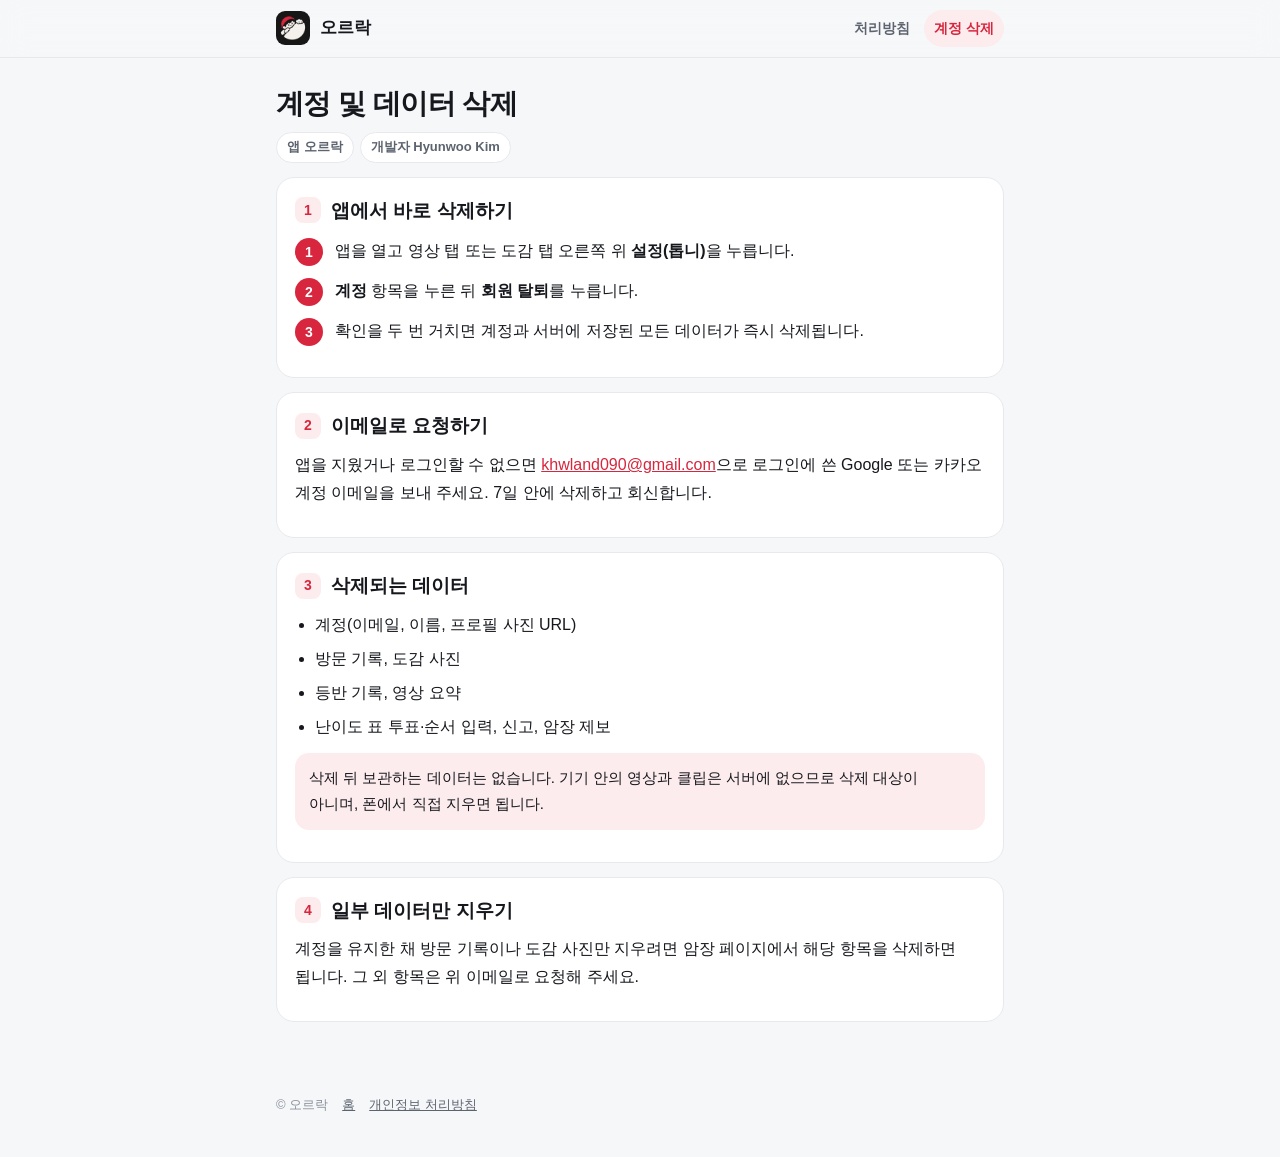
==== oreurock/delete-account.html @ c8861f64 "오르락 site: home, privacy policy, account deletion" ====
<!doctype html>
<html lang="ko">
<head>
<meta charset="utf-8">
<meta name="viewport" content="width=device-width,initial-scale=1">
<title>오르락 계정 및 데이터 삭제</title>
<link rel="icon" href="./favicon.png">
<link rel="stylesheet" href="./style.css">
</head>
<body>
<header class="top"><div class="top-in">
  <a class="brand" href="./"><img src="./icon.png" alt="">오르락</a>
  <nav><a href="./privacy.html">처리방침</a><a href="./delete-account.html" aria-current="page">계정 삭제</a></nav>
</div></header>

<main>
  <div class="title">
    <h1>계정 및 데이터 삭제</h1>
    <div class="chips"><span class="chip">앱 오르락</span><span class="chip">개발자 Hyunwoo Kim</span></div>
  </div>

  <section>
    <h2><span class="n">1</span>앱에서 바로 삭제하기</h2>
    <ol class="steps">
      <li>앱을 열고 영상 탭 또는 도감 탭 오른쪽 위 <b>설정(톱니)</b>을 누릅니다.</li>
      <li><b>계정</b> 항목을 누른 뒤 <b>회원 탈퇴</b>를 누릅니다.</li>
      <li>확인을 두 번 거치면 계정과 서버에 저장된 모든 데이터가 즉시 삭제됩니다.</li>
    </ol>
  </section>

  <section>
    <h2><span class="n">2</span>이메일로 요청하기</h2>
    <p>앱을 지웠거나 로그인할 수 없으면 <a href="mailto:khwland090@gmail.com?subject=오르락 계정 삭제 요청">khwland090@gmail.com</a>으로 로그인에 쓴 Google 또는 카카오 계정 이메일을 보내 주세요. 7일 안에 삭제하고 회신합니다.</p>
  </section>

  <section>
    <h2><span class="n">3</span>삭제되는 데이터</h2>
    <ul>
      <li>계정(이메일, 이름, 프로필 사진 URL)</li>
      <li>방문 기록, 도감 사진</li>
      <li>등반 기록, 영상 요약</li>
      <li>난이도 표 투표·순서 입력, 신고, 암장 제보</li>
    </ul>
    <div class="callout">삭제 뒤 보관하는 데이터는 없습니다. 기기 안의 영상과 클립은 서버에 없으므로 삭제 대상이 아니며, 폰에서 직접 지우면 됩니다.</div>
  </section>

  <section>
    <h2><span class="n">4</span>일부 데이터만 지우기</h2>
    <p>계정을 유지한 채 방문 기록이나 도감 사진만 지우려면 암장 페이지에서 해당 항목을 삭제하면 됩니다. 그 외 항목은 위 이메일로 요청해 주세요.</p>
  </section>
</main>

<footer><span>© 오르락</span><a href="./">홈</a><a href="./privacy.html">개인정보 처리방침</a></footer>
</body>
</html>
---- oreurock/style.css ----
:root {
  color-scheme: light dark;
  --accent: #d7263d;
  --accent-soft: #fdecee;
  --text: #16181d;
  --sub: #5d6470;
  --muted: #8b919c;
  --line: #e7e9ed;
  --bg: #f6f7f9;
  --surface: #ffffff;
  --radius: 18px;
}
@media (prefers-color-scheme: dark) {
  :root {
    --accent: #ff5468;
    --accent-soft: #3a1c21;
    --text: #eef0f3;
    --sub: #a9afb9;
    --muted: #7d838e;
    --line: #2a2e35;
    --bg: #0f1114;
    --surface: #181b20;
  }
}
* { box-sizing: border-box; }
html { scroll-behavior: smooth; scroll-padding-top: 76px; -webkit-text-size-adjust: 100%; }
body {
  margin: 0;
  font-family: -apple-system, BlinkMacSystemFont, "Apple SD Gothic Neo", "Pretendard", "Noto Sans KR", sans-serif;
  font-size: 16px;
  line-height: 1.75;
  color: var(--text);
  background: var(--bg);
  word-break: keep-all;
  overflow-wrap: anywhere;
}
a { color: var(--accent); }
.top {
  position: sticky; top: 0; z-index: 10;
  background: color-mix(in srgb, var(--bg) 88%, transparent);
  backdrop-filter: saturate(1.6) blur(14px);
  -webkit-backdrop-filter: saturate(1.6) blur(14px);
  border-bottom: 1px solid var(--line);
}
.top-in { max-width: 760px; margin: 0 auto; padding: 10px 16px; display: flex; align-items: center; gap: 10px; }
.brand { display: flex; align-items: center; gap: 10px; text-decoration: none; color: var(--text); font-weight: 800; font-size: 17px; }
.brand img { width: 34px; height: 34px; border-radius: 9px; }
.top nav { margin-left: auto; display: flex; gap: 4px; }
.top nav a { text-decoration: none; color: var(--sub); font-size: 14px; font-weight: 600; padding: 6px 10px; border-radius: 999px; }
.top nav a[aria-current] { color: var(--accent); background: var(--accent-soft); }
main { max-width: 760px; margin: 0 auto; padding: 28px 16px 72px; }
.title h1 { font-size: 28px; line-height: 1.3; margin: 0 0 10px; letter-spacing: -0.02em; }
.chips { display: flex; flex-wrap: wrap; gap: 6px; margin-bottom: 14px; }
.chip { font-size: 13px; font-weight: 600; color: var(--sub); background: var(--surface); border: 1px solid var(--line); border-radius: 999px; padding: 3px 10px; }
.lead { color: var(--sub); margin: 0; }
.glance { display: grid; gap: 10px; grid-template-columns: repeat(auto-fit, minmax(210px, 1fr)); margin: 24px 0 8px; }
.glance div { background: var(--surface); border: 1px solid var(--line); border-radius: var(--radius); padding: 16px; }
.glance b { display: block; font-size: 13px; color: var(--accent); margin-bottom: 4px; }
.glance p { margin: 0; font-size: 15px; line-height: 1.6; }
.toc { background: var(--surface); border: 1px solid var(--line); border-radius: var(--radius); padding: 14px 16px; margin: 16px 0 8px; }
.toc summary { font-weight: 700; cursor: pointer; }
.toc ol { margin: 8px 0 0; padding-left: 22px; columns: 2 220px; column-gap: 24px; }
.toc li { font-size: 15px; padding: 2px 0; }
.toc a { color: var(--text); text-decoration: none; }
.toc a:hover { color: var(--accent); }
section { background: var(--surface); border: 1px solid var(--line); border-radius: var(--radius); padding: 20px 18px; margin-top: 14px; }
section h2 { font-size: 19px; line-height: 1.4; margin: 0 0 10px; display: flex; gap: 10px; align-items: baseline; }
section h2 .n { flex: none; width: 26px; height: 26px; border-radius: 8px; background: var(--accent-soft); color: var(--accent); font-size: 14px; display: inline-flex; align-items: center; justify-content: center; transform: translateY(-2px); }
section p { margin: 10px 0; }
section ul, section ol { margin: 10px 0; padding-left: 20px; }
section li { margin: 6px 0; }
.items { display: grid; gap: 8px; margin: 12px 0; }
.item { border: 1px solid var(--line); border-radius: 14px; padding: 12px 14px; background: var(--bg); }
.item h3 { font-size: 15px; margin: 0 0 2px; }
.item p { margin: 0; font-size: 15px; line-height: 1.65; color: var(--text); }
.item .for { display: inline-block; margin-top: 6px; font-size: 13px; color: var(--sub); }
.item .for b { color: var(--muted); font-weight: 600; margin-right: 4px; }
.note { font-size: 14px; color: var(--sub); }
.callout { background: var(--accent-soft); border-radius: 14px; padding: 12px 14px; margin: 12px 0; font-size: 15px; }
.steps { counter-reset: s; list-style: none; padding: 0 !important; }
.steps li { counter-increment: s; position: relative; padding-left: 40px; margin: 12px 0; }
.steps li::before { content: counter(s); position: absolute; left: 0; top: 1px; width: 28px; height: 28px; border-radius: 50%; background: var(--accent); color: #fff; font-weight: 700; font-size: 14px; display: flex; align-items: center; justify-content: center; }
.hero { text-align: center; padding: 28px 0 8px; }
.hero img { width: 112px; height: 112px; border-radius: 26px; box-shadow: 0 10px 30px rgba(0,0,0,.12); }
.hero h1 { font-size: 32px; margin: 18px 0 6px; letter-spacing: -0.02em; }
.hero p { color: var(--sub); font-size: 17px; margin: 0 auto; max-width: 520px; }
.features { display: grid; gap: 10px; grid-template-columns: repeat(auto-fit, minmax(210px, 1fr)); margin: 28px 0; }
.features div { background: var(--surface); border: 1px solid var(--line); border-radius: var(--radius); padding: 18px; }
.features b { display: block; font-size: 16px; margin-bottom: 4px; }
.features p { margin: 0; color: var(--sub); font-size: 15px; line-height: 1.6; }
footer { max-width: 760px; margin: 0 auto; padding: 0 16px 40px; color: var(--muted); font-size: 13px; display: flex; flex-wrap: wrap; gap: 6px 14px; }
footer a { color: var(--sub); }
@media (max-width: 480px) {
  .title h1 { font-size: 25px; }
  section { padding: 18px 14px; }
  .top nav a { padding: 6px 8px; font-size: 13px; }
}
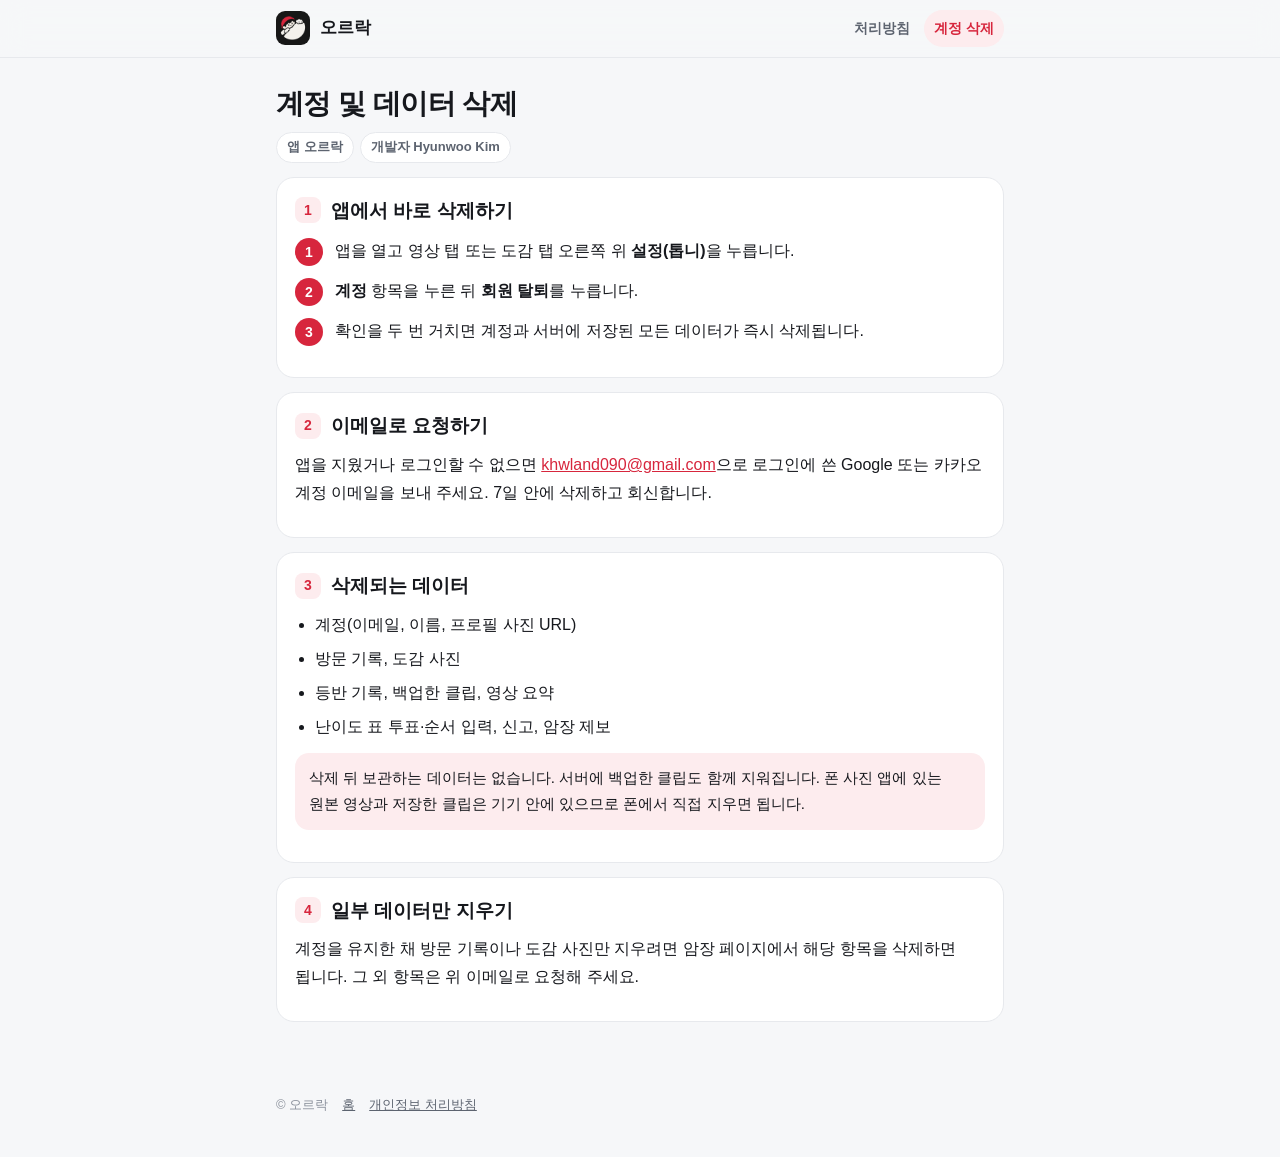
==== commit bcf4277d: "오르락 privacy: clip backup, Kakao gym search, Apple login, anonymous reports Co-Authored-By: Claude Op" ====
--- a/oreurock/delete-account.html
+++ b/oreurock/delete-account.html
@@ -38,10 +38,10 @@
     <ul>
       <li>계정(이메일, 이름, 프로필 사진 URL)</li>
       <li>방문 기록, 도감 사진</li>
-      <li>등반 기록, 영상 요약</li>
+      <li>등반 기록, 백업한 클립, 영상 요약</li>
       <li>난이도 표 투표·순서 입력, 신고, 암장 제보</li>
     </ul>
-    <div class="callout">삭제 뒤 보관하는 데이터는 없습니다. 기기 안의 영상과 클립은 서버에 없으므로 삭제 대상이 아니며, 폰에서 직접 지우면 됩니다.</div>
+    <div class="callout">삭제 뒤 보관하는 데이터는 없습니다. 서버에 백업한 클립도 함께 지워집니다. 폰 사진 앱에 있는 원본 영상과 저장한 클립은 기기 안에 있으므로 폰에서 직접 지우면 됩니다.</div>
   </section>
 
   <section>
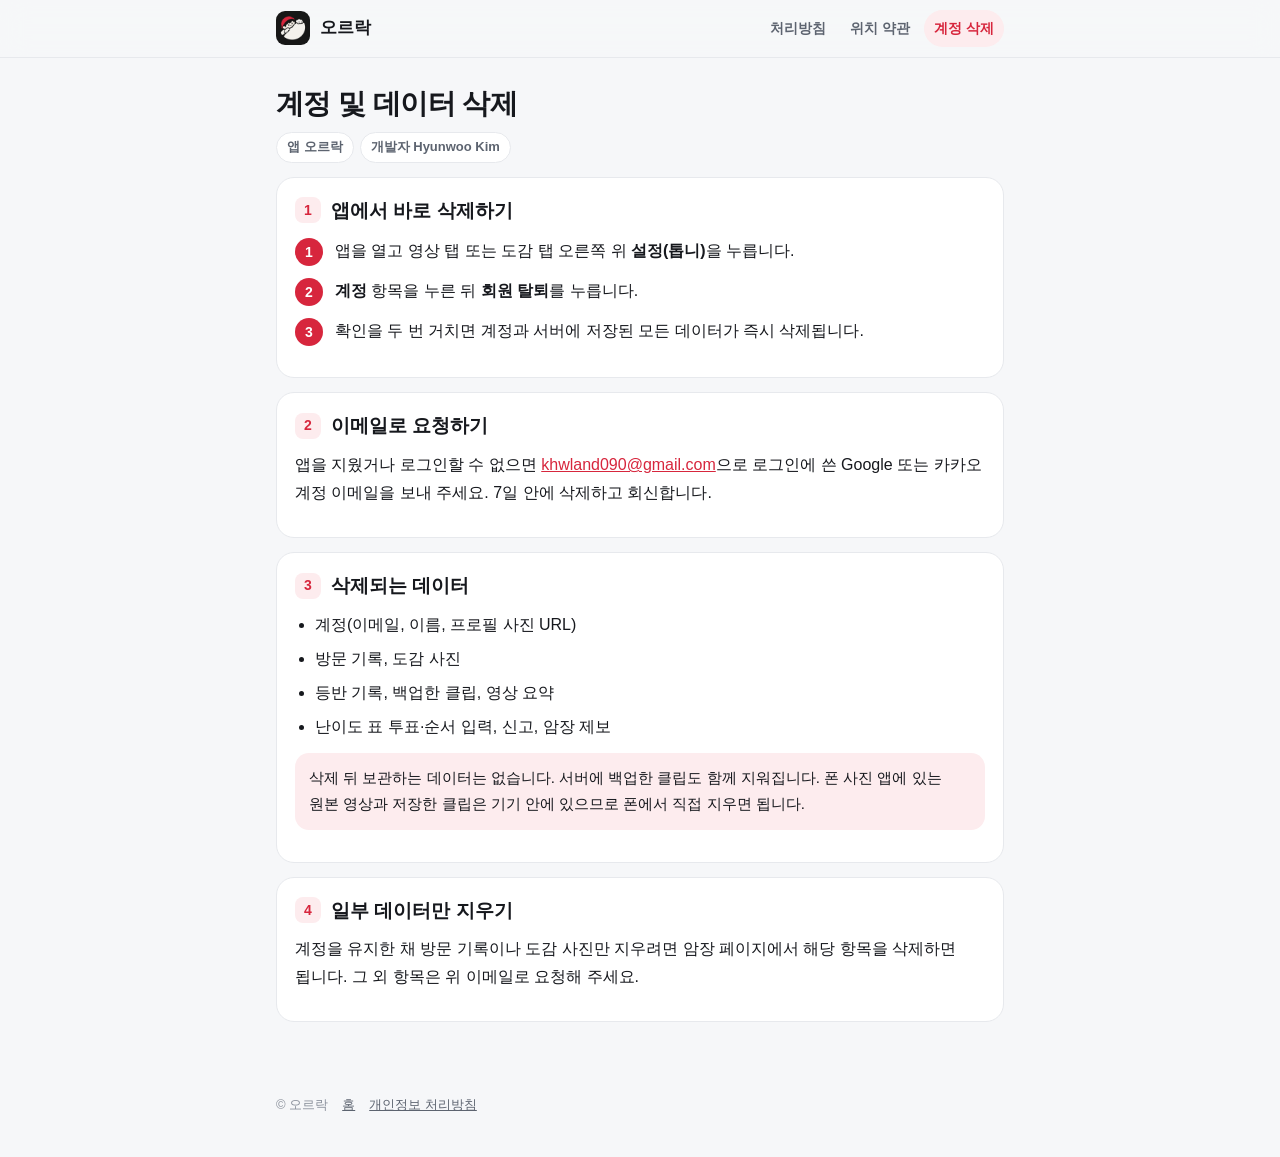
==== commit eca99ea6: "oreurock: 위치기반서비스 이용약관 게시(시행 2026-11-02)" ====
--- a/oreurock/delete-account.html
+++ b/oreurock/delete-account.html
@@ -10,7 +10,7 @@
 <body>
 <header class="top"><div class="top-in">
   <a class="brand" href="./"><img src="./icon.png" alt="">오르락</a>
-  <nav><a href="./privacy.html">처리방침</a><a href="./delete-account.html" aria-current="page">계정 삭제</a></nav>
+  <nav><a href="./privacy.html">처리방침</a><a href="./location-terms.html">위치 약관</a><a href="./delete-account.html" aria-current="page">계정 삭제</a></nav>
 </div></header>
 
 <main>
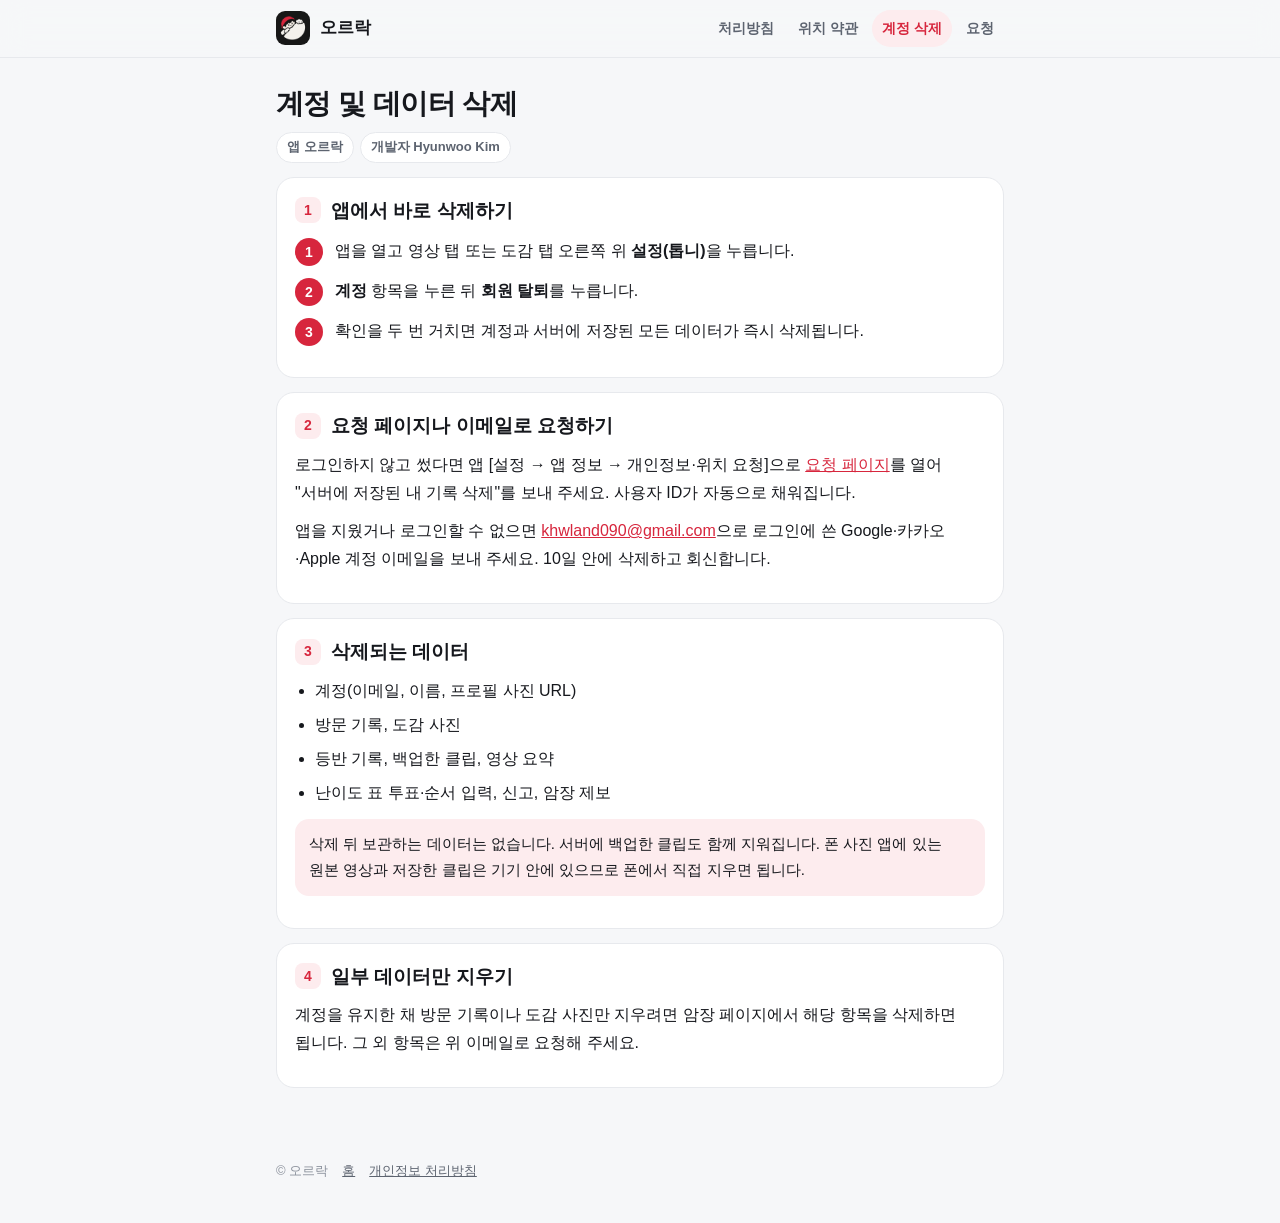
==== commit 2745adbd: "oreurock: privacy and location request page Co-Authored-By: Claude Opus 5.5 <noreply@anthropic.com>" ====
--- a/oreurock/delete-account.html
+++ b/oreurock/delete-account.html
@@ -10,7 +10,7 @@
 <body>
 <header class="top"><div class="top-in">
   <a class="brand" href="./"><img src="./icon.png" alt="">오르락</a>
-  <nav><a href="./privacy.html">처리방침</a><a href="./location-terms.html">위치 약관</a><a href="./delete-account.html" aria-current="page">계정 삭제</a></nav>
+  <nav><a href="./privacy.html">처리방침</a><a href="./location-terms.html">위치 약관</a><a href="./delete-account.html" aria-current="page">계정 삭제</a><a href="./request.html">요청</a></nav>
 </div></header>
 
 <main>
@@ -29,8 +29,9 @@
   </section>
 
   <section>
-    <h2><span class="n">2</span>이메일로 요청하기</h2>
-    <p>앱을 지웠거나 로그인할 수 없으면 <a href="mailto:khwland090@gmail.com?subject=오르락 계정 삭제 요청">khwland090@gmail.com</a>으로 로그인에 쓴 Google 또는 카카오 계정 이메일을 보내 주세요. 7일 안에 삭제하고 회신합니다.</p>
+    <h2><span class="n">2</span>요청 페이지나 이메일로 요청하기</h2>
+    <p>로그인하지 않고 썼다면 앱 [설정 → 앱 정보 → 개인정보·위치 요청]으로 <a href="./request.html">요청 페이지</a>를 열어 "서버에 저장된 내 기록 삭제"를 보내 주세요. 사용자 ID가 자동으로 채워집니다.</p>
+    <p>앱을 지웠거나 로그인할 수 없으면 <a href="mailto:khwland090@gmail.com?subject=오르락 계정 삭제 요청">khwland090@gmail.com</a>으로 로그인에 쓴 Google·카카오·Apple 계정 이메일을 보내 주세요. 10일 안에 삭제하고 회신합니다.</p>
   </section>
 
   <section>
